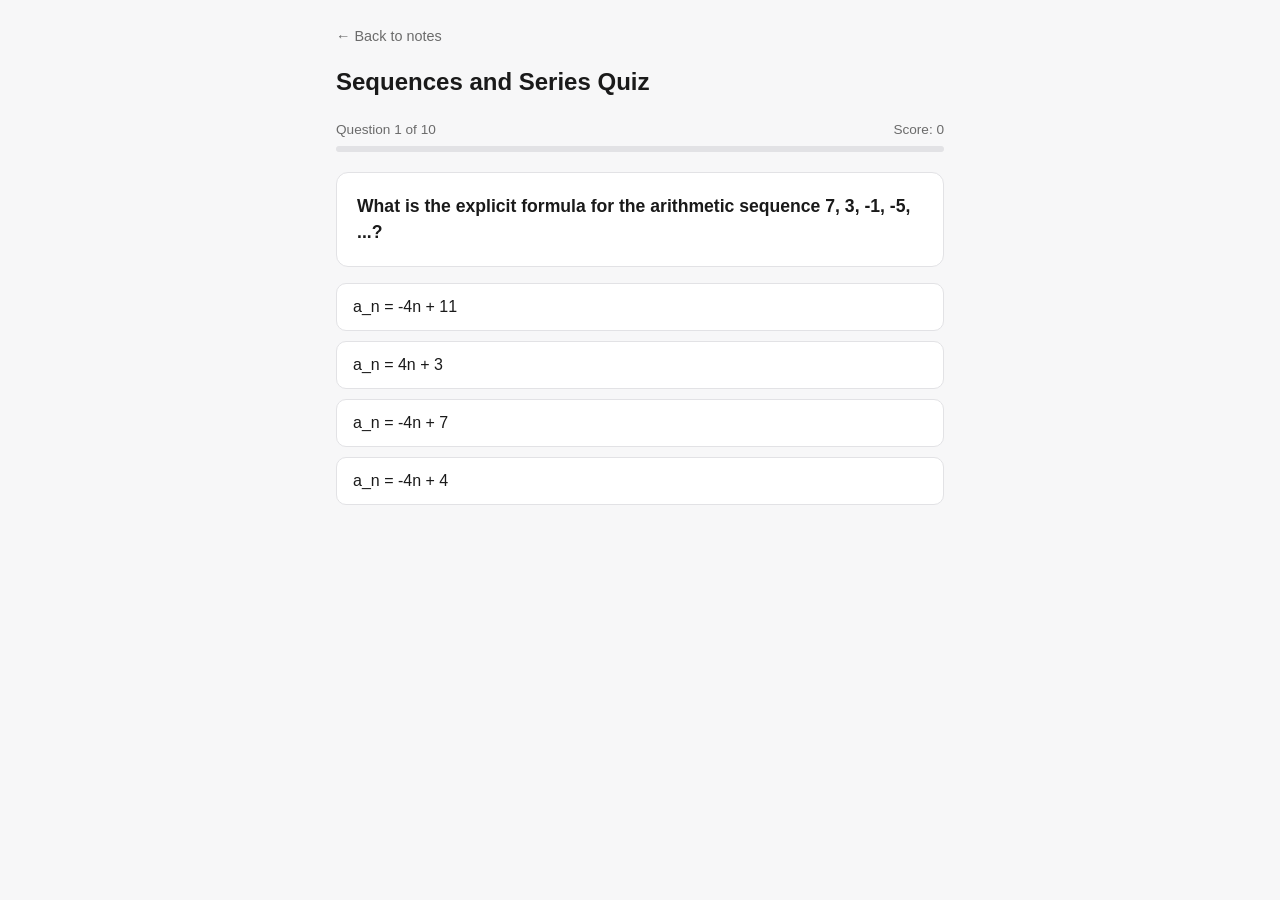
==== quizzes/sequences-and-series.html @ a388f282 "Add interactive self-checking quizzes for every unit Self-contained HTML/CSS/JS (no dependencies, no" ====
<!DOCTYPE html>
<html lang="en">
<head>
<meta charset="UTF-8">
<meta name="viewport" content="width=device-width, initial-scale=1.0">
<title>Sequences and Series Quiz — Algebra II</title>
<link rel="stylesheet" href="quiz.css">
</head>
<body>
<div class="quiz-container">
  <a class="quiz-back" href="../sequences-and-series.md">&larr; Back to notes</a>
  <h1 id="quiz-title"></h1>
  <div id="quiz-root"></div>
</div>
<script>
window.QUIZ_TITLE = "Sequences and Series Quiz";
window.QUIZ_DATA = [
  {
    question: "What is the explicit formula for the arithmetic sequence 7, 3, -1, -5, ...?",
    choices: [
      "a_n = -4n + 11",
      "a_n = 4n + 3",
      "a_n = -4n + 7",
      "a_n = -4n + 4"
    ],
    correctIndex: 0,
    explanation: "a_1 = 7 and d = 3 - 7 = -4, so a_n = 7 + (n-1)(-4) = 7 - 4n + 4 = -4n + 11."
  },
  {
    question: "A geometric sequence begins 5, 15, 45, 135, ... What is the 6th term?",
    choices: [
      "1,215",
      "3,645",
      "20",
      "729"
    ],
    correctIndex: 0,
    explanation: "a_1 = 5, r = 3, so a_6 = a_1 * r^(n-1) = 5 * 3^5 = 5 * 243 = 1,215. Using r^n instead of r^(n-1) gives the tempting-but-wrong 3,645."
  },
  {
    question: "Which recursive formula correctly describes the sequence 8, 5, 2, -1, ...?",
    choices: [
      "a_1 = 8, a_n = a_(n-1) - 3",
      "a_1 = 8, a_n = a_(n-1) + 3",
      "a_1 = -3, a_n = a_(n-1) + 8",
      "a_1 = 8, a_n = a_(n-1) * (-3)"
    ],
    correctIndex: 0,
    explanation: "Each term decreases by 3 (a constant difference, not a ratio), so a_1 = 8 and the recursive rule adds -3 to the previous term."
  },
  {
    question: "Evaluate: the sum from k=1 to 6 of (3k - 2).",
    choices: [
      "51",
      "63",
      "102",
      "49"
    ],
    correctIndex: 0,
    explanation: "The terms are 1, 4, 7, 10, 13, 16, which sum to 51. Forgetting to subtract 2 each time gives 63; forgetting to divide by 2 in a sum shortcut gives 102."
  },
  {
    question: "Find the sum of the first 20 terms of the arithmetic sequence 6, 11, 16, 21, ...",
    choices: [
      "1,070",
      "1,120",
      "2,140",
      "101"
    ],
    correctIndex: 0,
    explanation: "a_1 = 6, d = 5, n = 20: S_20 = 20/2 * (2*6 + 19*5) = 10 * 107 = 1,070. Using n instead of (n-1) when finding a_20 gives the wrong last term and leads to 1,120."
  },
  {
    question: "Find the sum of the first 5 terms of the geometric sequence 4, 12, 36, 108, ...",
    choices: [
      "484",
      "160",
      "280",
      "-484"
    ],
    correctIndex: 0,
    explanation: "a_1 = 4, r = 3, n = 5: S_5 = 4*(1 - 3^5)/(1 - 3) = 4*(-242)/(-2) = 484. Using the arithmetic sum formula instead of the geometric one gives the wrong 280."
  },
  {
    question: "Which of these infinite geometric series converges to a finite sum?",
    choices: [
      "a_1 = 6, r = -0.5",
      "a_1 = 10, r = 1.2",
      "a_1 = 3, r = -2",
      "a_1 = 5, r = 1"
    ],
    correctIndex: 0,
    explanation: "Convergence requires |r| < 1. Only r = -0.5 satisfies that; a negative ratio just means the terms alternate sign while shrinking toward 0."
  },
  {
    question: "What is the sum of the series: the sum from k=1 to infinity of 12 * (2/3)^k?",
    choices: [
      "24",
      "36",
      "-16",
      "The series diverges (no finite sum)"
    ],
    correctIndex: 0,
    explanation: "The first term (at k=1) is 12*(2/3) = 8, and r = 2/3, so S = 8/(1 - 2/3) = 24. Using the coefficient 12 directly as a_1 instead of the actual first term gives the wrong 36."
  },
  {
    question: "A student sees the sequence 5, 20, 80, 320 and subtracts consecutive terms, getting 15, 60, 240 -- not constant. What does this mean, and what should the student do instead?",
    choices: [
      "The sequence is geometric, not arithmetic -- divide consecutive terms instead to find r = 4",
      "The sequence has no pattern, since the differences keep changing",
      "The sequence is arithmetic with a variable difference averaging 105",
      "The sequence is geometric with common ratio r = 105, the average difference"
    ],
    correctIndex: 0,
    explanation: "Non-constant differences are the tip-off to check for a constant ratio instead: 20/5 = 80/20 = 320/80 = 4, so the sequence is geometric with r = 4."
  },
  {
    question: "In an arithmetic sequence, the 5th term is 22 and the 12th term is 64. What is the common difference d?",
    choices: [
      "6",
      "3.5",
      "7",
      "8.4"
    ],
    correctIndex: 0,
    explanation: "The 5th and 12th terms are 12 - 5 = 7 steps apart, so d = (64 - 22)/7 = 42/7 = 6. Miscounting them as 6 steps apart (instead of 7) gives the trap answer of 7."
  }
];
</script>
<script src="quiz.js"></script>
</body>
</html>
---- quizzes/quiz.css ----
:root {
  --bg: #f7f7f8;
  --card: #ffffff;
  --text: #1a1a1a;
  --muted: #6b6b6b;
  --border: #e2e2e5;
  --accent: #4f46e5;
  --accent-text: #ffffff;
  --correct: #1a7f37;
  --correct-bg: #e6f6ea;
  --incorrect: #b3261e;
  --incorrect-bg: #fbe9e7;
}

@media (prefers-color-scheme: dark) {
  :root {
    --bg: #17181c;
    --card: #212227;
    --text: #ececec;
    --muted: #9a9a9a;
    --border: #34353b;
    --accent: #8183f4;
    --accent-text: #12121a;
    --correct: #5fd282;
    --correct-bg: #123420;
    --incorrect: #ff8a80;
    --incorrect-bg: #3a1917;
  }
}

* { box-sizing: border-box; }

body {
  margin: 0;
  background: var(--bg);
  color: var(--text);
  font-family: -apple-system, BlinkMacSystemFont, "Segoe UI", Roboto, Helvetica, Arial, sans-serif;
  line-height: 1.5;
}

.quiz-container {
  max-width: 640px;
  margin: 0 auto;
  padding: 24px 16px 64px;
}

.quiz-back {
  display: inline-block;
  color: var(--muted);
  text-decoration: none;
  font-size: 0.9rem;
  margin-bottom: 16px;
}
.quiz-back:hover { color: var(--accent); }

h1#quiz-title {
  font-size: 1.5rem;
  margin: 0 0 20px;
}

.quiz-progress {
  font-size: 0.85rem;
  color: var(--muted);
  margin-bottom: 6px;
  display: flex;
  justify-content: space-between;
}

.quiz-progress-bar {
  height: 6px;
  background: var(--border);
  border-radius: 999px;
  overflow: hidden;
  margin-bottom: 20px;
}

.quiz-progress-fill {
  height: 100%;
  background: var(--accent);
  transition: width 0.25s ease;
}

.quiz-question {
  background: var(--card);
  border: 1px solid var(--border);
  border-radius: 12px;
  padding: 20px;
  font-size: 1.1rem;
  font-weight: 600;
  margin-bottom: 16px;
  white-space: pre-wrap;
}

.quiz-choices {
  display: flex;
  flex-direction: column;
  gap: 10px;
  margin-bottom: 16px;
}

.quiz-choice {
  text-align: left;
  padding: 14px 16px;
  border-radius: 10px;
  border: 1px solid var(--border);
  background: var(--card);
  color: var(--text);
  font-size: 1rem;
  cursor: pointer;
  transition: border-color 0.15s ease, background 0.15s ease;
}

.quiz-choice:hover:not(:disabled) {
  border-color: var(--accent);
}

.quiz-choice:disabled {
  cursor: default;
}

.quiz-choice.correct {
  border-color: var(--correct);
  background: var(--correct-bg);
  color: var(--correct);
  font-weight: 600;
}

.quiz-choice.incorrect {
  border-color: var(--incorrect);
  background: var(--incorrect-bg);
  color: var(--incorrect);
  font-weight: 600;
}

.quiz-feedback {
  min-height: 1.2em;
  padding: 14px 16px;
  border-radius: 10px;
  margin-bottom: 16px;
  font-size: 0.95rem;
  display: none;
}

.quiz-feedback:not(:empty) {
  display: block;
}

.quiz-feedback-correct {
  background: var(--correct-bg);
  color: var(--correct);
}

.quiz-feedback-incorrect {
  background: var(--incorrect-bg);
  color: var(--incorrect);
}

.quiz-actions {
  display: flex;
  justify-content: flex-end;
}

.quiz-next {
  background: var(--accent);
  color: var(--accent-text);
  border: none;
  border-radius: 10px;
  padding: 12px 22px;
  font-size: 1rem;
  font-weight: 600;
  cursor: pointer;
}

.quiz-next:hover {
  opacity: 0.9;
}

.quiz-results {
  background: var(--card);
  border: 1px solid var(--border);
  border-radius: 12px;
  padding: 32px 20px;
  text-align: center;
  margin-bottom: 20px;
}

.quiz-results-score {
  font-size: 2.5rem;
  font-weight: 700;
}

.quiz-results-pct {
  font-size: 1.1rem;
  color: var(--muted);
  margin-bottom: 12px;
}

.quiz-results-message {
  font-size: 1rem;
}
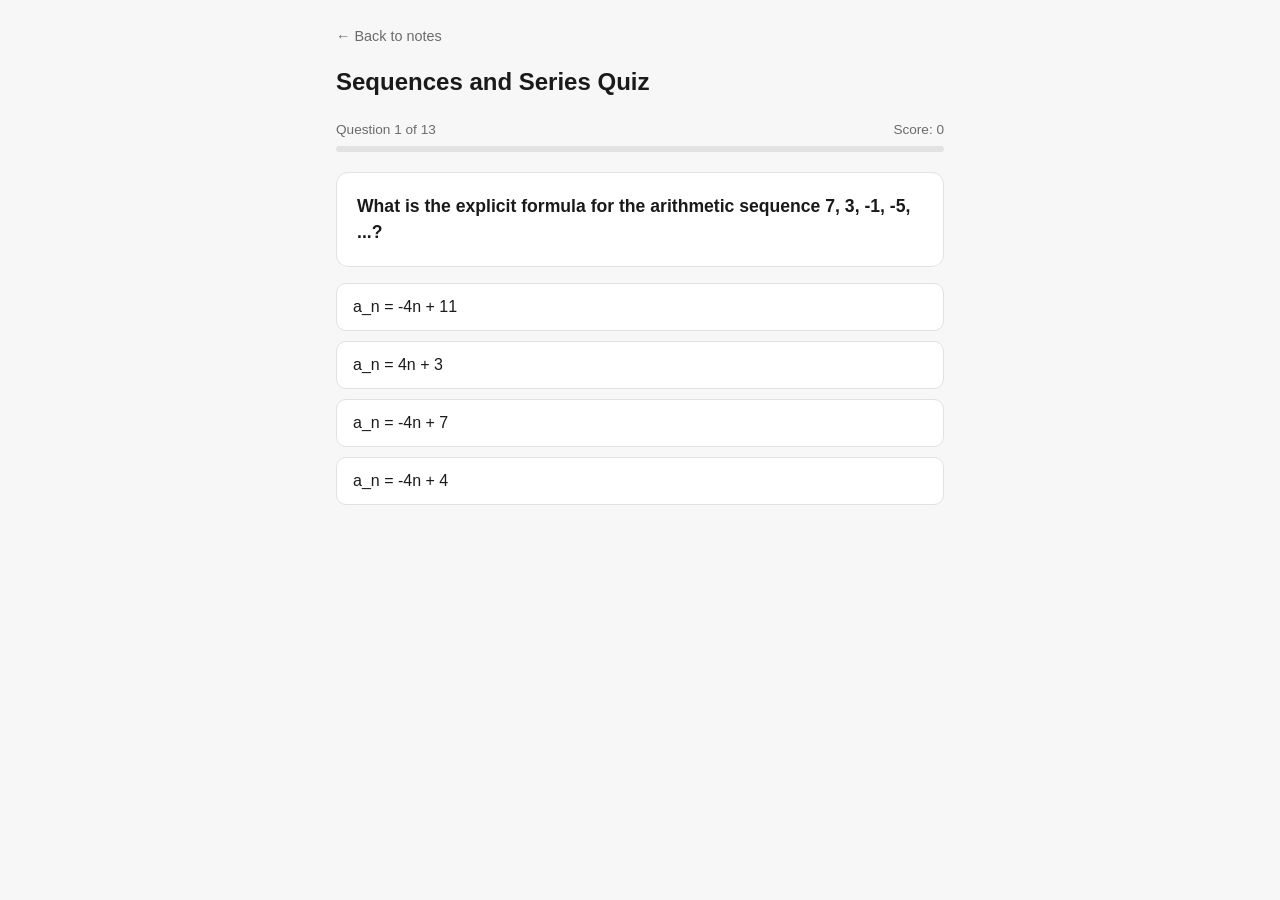
==== commit 2b9ce871: "Set up a self-improvement loop for the Sequences and Series notes Adds CLAUDE.md so the recurring st" ====
--- a/quizzes/sequences-and-series.html
+++ b/quizzes/sequences-and-series.html
@@ -124,6 +124,39 @@
     ],
     correctIndex: 0,
     explanation: "The 5th and 12th terms are 12 - 5 = 7 steps apart, so d = (64 - 22)/7 = 42/7 = 6. Miscounting them as 6 steps apart (instead of 7) gives the trap answer of 7."
+  },
+  {
+    question: "Evaluate the sum from k=1 to 10 of k^2 using the closed-form formula.",
+    choices: [
+      "385",
+      "55",
+      "3,025",
+      "110"
+    ],
+    correctIndex: 0,
+    explanation: "Sum of k^2 = n(n+1)(2n+1)/6 = 10*11*21/6 = 2,310/6 = 385. 55 is just the sum of k (n=10), not k^2."
+  },
+  {
+    question: "Which closed form is equal to the sum from k=1 to n of k^3?",
+    choices: [
+      "[n(n+1)/2]^2",
+      "n(n+1)(2n+1)/6",
+      "n(n+1)/2",
+      "n^2(n+1)"
+    ],
+    correctIndex: 0,
+    explanation: "The sum of cubes equals the square of the sum of the first powers: sum(k^3) = [sum(k)]^2 = [n(n+1)/2]^2. The second choice is the sum-of-squares formula, mixed up with sum of cubes."
+  },
+  {
+    question: "Evaluate the sum from k=1 to 6 of 1/(k(k+1)) by telescoping.",
+    choices: [
+      "6/7",
+      "1",
+      "5/6",
+      "1/7"
+    ],
+    correctIndex: 0,
+    explanation: "1/(k(k+1)) = 1/k - 1/(k+1), so the sum telescopes to 1 - 1/(n+1) = n/(n+1). For n=6, that's 6/7. Answering 1 forgets that a finite telescoping sum still leaves a -1/(n+1) piece behind; 5/6 miscounts n as 5 instead of 6."
   }
 ];
 </script>
